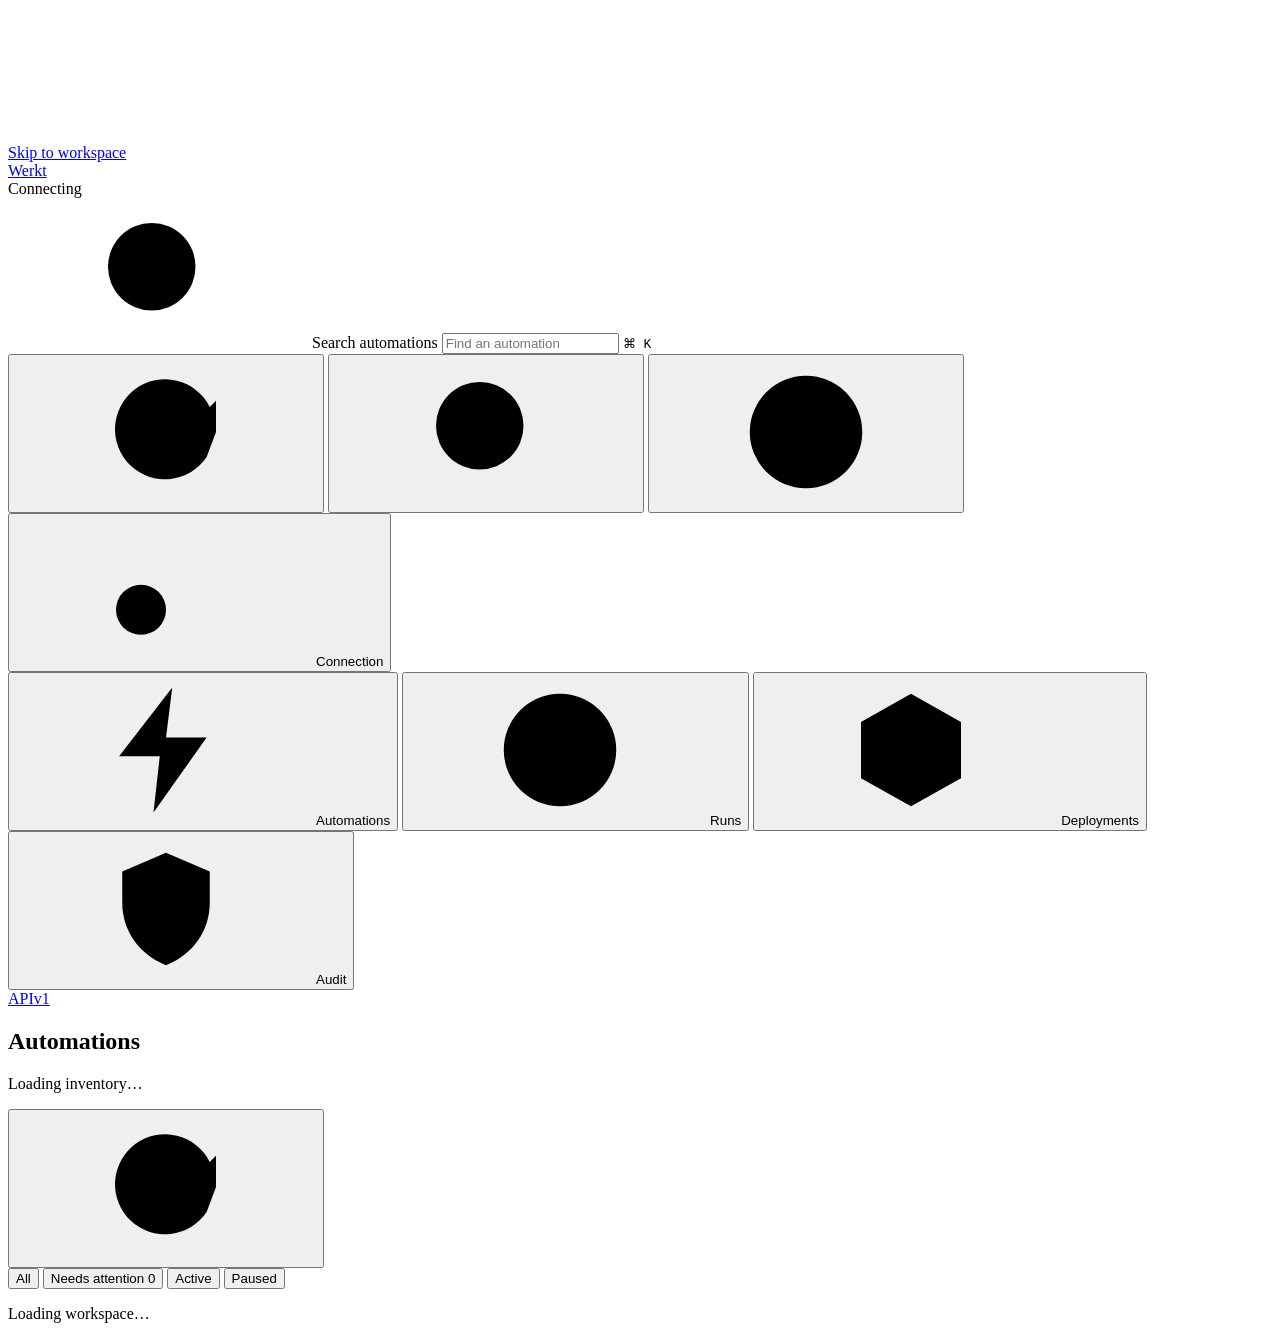
==== internal/httpapi/workspace/index.html @ 7a215e7c "fix(workspace): close operational polish gaps" ====
<!doctype html>
<html lang="en">
<head>
  <meta charset="utf-8">
  <meta name="viewport" content="width=device-width, initial-scale=1, viewport-fit=cover">
  <meta name="color-scheme" content="light">
  <meta name="theme-color" content="#f8f8f7">
  <title>Werkt workspace</title>
  <link rel="stylesheet" href="/app/workspace.css">
  <script src="/app/workspace.js" defer></script>
</head>
<body>
  <a class="skip-link" href="#workspace-main">Skip to workspace</a>

  <svg class="icon-sprite" aria-hidden="true">
    <symbol id="icon-bolt" viewBox="0 0 24 24"><path d="M13 2 4.5 13H11l-1 9 8.5-12H12l1-8Z"/></symbol>
    <symbol id="icon-runs" viewBox="0 0 24 24"><circle cx="12" cy="12" r="9"/><path d="m10 8 6 4-6 4V8Z"/></symbol>
    <symbol id="icon-package" viewBox="0 0 24 24"><path d="m12 3 8 4.5v9L12 21l-8-4.5v-9L12 3Z"/><path d="m4.5 7.8 7.5 4.3 7.5-4.3M12 12.1V21"/></symbol>
    <symbol id="icon-audit" viewBox="0 0 24 24"><path d="M12 3 5 6v5c0 4.6 2.8 8.3 7 10 4.2-1.7 7-5.4 7-10V6l-7-3Z"/><path d="m9 12 2 2 4-5"/></symbol>
    <symbol id="icon-search" viewBox="0 0 24 24"><circle cx="11" cy="11" r="7"/><path d="m16 16 5 5"/></symbol>
    <symbol id="icon-refresh" viewBox="0 0 24 24"><path d="M20 7v5h-5"/><path d="M18.5 16A8 8 0 1 1 19 8l1 4"/></symbol>
    <symbol id="icon-key" viewBox="0 0 24 24"><circle cx="8" cy="15" r="4"/><path d="m11 12 9-9m-4 4 3 3m-6 0 3 3"/></symbol>
    <symbol id="icon-chevron" viewBox="0 0 24 24"><path d="m9 18 6-6-6-6"/></symbol>
    <symbol id="icon-close" viewBox="0 0 24 24"><path d="m6 6 12 12M18 6 6 18"/></symbol>
    <symbol id="icon-pause" viewBox="0 0 24 24"><path d="M8 5v14M16 5v14"/></symbol>
    <symbol id="icon-play" viewBox="0 0 24 24"><path d="m8 5 11 7-11 7V5Z"/></symbol>
    <symbol id="icon-calendar" viewBox="0 0 24 24"><rect x="3" y="5" width="18" height="16" rx="2"/><path d="M16 3v4M8 3v4M3 10h18"/></symbol>
    <symbol id="icon-webhook" viewBox="0 0 24 24"><circle cx="7" cy="17" r="3"/><circle cx="17" cy="17" r="3"/><circle cx="12" cy="7" r="3"/><path d="m10.5 9.5-2 4.5m5-4.5 2 4.5M10 17h4"/></symbol>
    <symbol id="icon-mail" viewBox="0 0 24 24"><rect x="3" y="5" width="18" height="14" rx="2"/><path d="m4 7 8 6 8-6"/></symbol>
    <symbol id="icon-radio" viewBox="0 0 24 24"><circle cx="12" cy="12" r="2"/><path d="M8.5 8.5a5 5 0 0 0 0 7m7-7a5 5 0 0 1 0 7M5.5 5.5a9 9 0 0 0 0 13m13-13a9 9 0 0 1 0 13"/></symbol>
    <symbol id="icon-code" viewBox="0 0 24 24"><path d="m8 9-4 3 4 3m8-6 4 3-4 3m-2-9-4 12"/></symbol>
    <symbol id="icon-copy" viewBox="0 0 24 24"><rect x="8" y="8" width="11" height="11" rx="2"/><path d="M16 8V5a2 2 0 0 0-2-2H5a2 2 0 0 0-2 2v9a2 2 0 0 0 2 2h3"/></symbol>
    <symbol id="icon-arrow-left" viewBox="0 0 24 24"><path d="m15 18-6-6 6-6"/></symbol>
    <symbol id="icon-rollback" viewBox="0 0 24 24"><path d="M4 8v6h6"/><path d="M5.5 13.5A8 8 0 1 0 7 6l-3 3"/></symbol>
    <symbol id="icon-stop" viewBox="0 0 24 24"><rect x="5" y="5" width="14" height="14" rx="2"/></symbol>
    <symbol id="icon-help" viewBox="0 0 24 24"><circle cx="12" cy="12" r="9"/><path d="M9.8 9a2.4 2.4 0 1 1 3.6 2.1c-.9.5-1.4 1.1-1.4 2.1v.3M12 17h.01"/></symbol>
  </svg>

  <div class="app-shell" id="app-shell">
    <header class="topbar">
      <a class="brand" href="/app/" aria-label="Werkt workspace">
        <span class="brand-mark" aria-hidden="true"></span><span>Werkt</span>
      </a>
      <div class="connection" id="connection-state" role="status" aria-live="polite" aria-atomic="true">
        <span class="connection-dot" aria-hidden="true"></span><span id="connection-state-label">Connecting</span>
      </div>
      <div class="topbar-actions">
        <div class="global-search" id="global-search-control">
          <svg class="icon" aria-hidden="true"><use href="#icon-search"></use></svg>
          <label class="sr-only" for="automation-search">Search automations</label>
          <input id="automation-search" type="search" placeholder="Find an automation" autocomplete="off" aria-controls="inventory-list" aria-describedby="inventory-results" aria-keyshortcuts="Control+K Meta+K">
          <kbd aria-hidden="true">⌘ K</kbd>
        </div>
        <button class="icon-button" id="refresh-button" type="button" aria-label="Refresh workspace" aria-keyshortcuts="Shift+R" title="Refresh workspace">
          <svg class="icon" aria-hidden="true"><use href="#icon-refresh"></use></svg>
        </button>
        <button class="icon-button compact-only" id="mobile-search-button" type="button" aria-label="Search automations" aria-controls="global-search-control" aria-expanded="false">
          <svg class="icon" aria-hidden="true"><use href="#icon-search"></use></svg>
        </button>
        <button class="icon-button" id="help-button" type="button" aria-label="Keyboard shortcuts and help" aria-keyshortcuts="?" title="Keyboard shortcuts and help">
          <svg class="icon" aria-hidden="true"><use href="#icon-help"></use></svg>
        </button>
        <button class="button button-quiet" id="connection-button" type="button" aria-label="Connection settings" aria-describedby="connection-state-label">
          <svg class="icon" aria-hidden="true"><use href="#icon-key"></use></svg><span>Connection</span>
        </button>
      </div>
    </header>

    <nav class="primary-nav" aria-label="Workspace">
      <button class="nav-item is-active" type="button" data-view="automations" aria-current="page" aria-keyshortcuts="Alt+1">
        <svg class="icon" aria-hidden="true"><use href="#icon-bolt"></use></svg><span>Automations</span>
      </button>
      <button class="nav-item" type="button" data-view="runs" aria-keyshortcuts="Alt+2">
        <svg class="icon" aria-hidden="true"><use href="#icon-runs"></use></svg><span>Runs</span>
      </button>
      <button class="nav-item" type="button" data-view="deployments" aria-keyshortcuts="Alt+3">
        <svg class="icon" aria-hidden="true"><use href="#icon-package"></use></svg><span>Deployments</span>
      </button>
      <button class="nav-item" type="button" data-view="audit" aria-keyshortcuts="Alt+4">
        <svg class="icon" aria-hidden="true"><use href="#icon-audit"></use></svg><span>Audit</span>
      </button>
      <div class="nav-foot">
        <a href="/api/openapi.yaml"><span>API</span><span class="mono">v1</span></a>
      </div>
    </nav>

    <aside class="inventory-pane" id="inventory-pane" aria-labelledby="inventory-title">
      <div class="pane-heading">
        <div><h1 id="inventory-title">Automations</h1><p id="inventory-count">Loading inventory…</p></div>
        <button class="icon-button compact-only" id="mobile-refresh-button" type="button" aria-label="Refresh inventory">
          <svg class="icon" aria-hidden="true"><use href="#icon-refresh"></use></svg>
        </button>
      </div>
      <div class="inventory-filters" role="group" aria-label="Inventory filters">
        <button class="filter-chip is-active" type="button" data-enabled-filter="all" aria-pressed="true">All</button>
        <button class="filter-chip" type="button" data-enabled-filter="failed" aria-pressed="false">Needs attention <span id="failed-filter-count">0</span></button>
        <button class="filter-chip" type="button" data-enabled-filter="enabled" aria-pressed="false">Active</button>
        <button class="filter-chip" type="button" data-enabled-filter="disabled" aria-pressed="false">Paused</button>
      </div>
      <p class="sr-only" id="inventory-results" role="status" aria-live="polite" aria-atomic="true"></p>
      <div class="inventory-list" id="inventory-list"></div>
    </aside>

    <main class="workspace-main" id="workspace-main" tabindex="-1">
      <div class="workspace-loading" id="workspace-loading" role="status" aria-live="polite">
        <span class="sr-only">Loading workspace…</span>
        <div class="skeleton skeleton-title"></div>
        <div class="skeleton skeleton-line"></div>
        <div class="skeleton skeleton-block"></div>
        <div class="skeleton skeleton-block short"></div>
      </div>
      <div id="workspace-content" hidden></div>
    </main>

    <aside class="diagnosis-pane" id="diagnosis-pane" aria-labelledby="diagnosis-title" tabindex="-1" hidden>
      <div id="diagnosis-content"></div>
    </aside>
  </div>

  <dialog class="connection-dialog" id="connection-dialog" aria-labelledby="connection-dialog-title">
    <form method="dialog" id="connection-form">
      <button class="icon-button dialog-close" type="button" data-close-dialog="connection" aria-label="Close connection settings">
        <svg class="icon" aria-hidden="true"><use href="#icon-close"></use></svg>
      </button>
      <span class="dialog-symbol" aria-hidden="true"><svg class="icon"><use href="#icon-key"></use></svg></span>
      <h2 id="connection-dialog-title">Connect to Werkt</h2>
      <p>The workspace uses the same bearer-protected management API as external agents. The token stays in this browser tab and is cleared when the tab closes. If the workspace reports Unavailable, verify the token and retry without reloading the page.</p>
      <label for="management-token">Management token</label>
      <input id="management-token" name="token" type="password" autocomplete="current-password" spellcheck="false" aria-describedby="connection-error">
      <p class="field-message" id="connection-error" role="alert"></p>
      <div class="dialog-actions">
        <button class="button button-quiet" type="button" id="clear-token-button">Clear token</button>
        <button class="button button-primary" type="submit">Connect</button>
      </div>
    </form>
  </dialog>

  <dialog class="help-dialog" id="help-dialog" aria-labelledby="help-dialog-title" aria-describedby="help-dialog-description">
    <form method="dialog">
      <button class="icon-button dialog-close" type="submit" aria-label="Close help">
        <svg class="icon" aria-hidden="true"><use href="#icon-close"></use></svg>
      </button>
      <span class="dialog-symbol" aria-hidden="true"><svg class="icon"><use href="#icon-help"></use></svg></span>
      <h2 id="help-dialog-title">Operate from the keyboard</h2>
      <p id="help-dialog-description">A compact operator guide for reading health, diagnosing failures, and intervening without losing revision truth.</p>
      <div class="help-guides">
        <section aria-labelledby="help-connect"><h3 id="help-connect" tabindex="-1">Connect and read health</h3><p>The connection status is live. “Needs attention” means the authoritative latest run failed; paused automations remain visible and manual diagnostic runs stay available.</p></section>
        <section aria-labelledby="help-lifecycle"><h3 id="help-lifecycle" tabindex="-1">Intervene safely</h3><p>Pause stops new ingress while queued and running work continues. Resume starts from the next future schedule. Rollback changes the active revision, while running jobs keep their pinned revision.</p></section>
        <section aria-labelledby="help-recovery"><h3 id="help-recovery" tabindex="-1">Diagnose and recover</h3><p>Start with the exact failure, then inspect logs or copy the diagnostic bundle. A diagnostic rerun shows and atomically pins its target revision before work is queued.</p></section>
        <section aria-labelledby="help-history"><h3 id="help-history" tabindex="-1">Verify the outcome</h3><p>Receipts persist until dismissed. Use View audit to verify attributed lifecycle changes; history views clearly state when only the latest 100 records are shown.</p></section>
      </div>
      <h3 class="shortcut-heading">Shortcuts</h3>
      <dl class="shortcut-list">
        <div><dt><kbd>⌘/Ctrl</kbd> <kbd>K</kbd></dt><dd>Search automations</dd></div>
        <div><dt><kbd>↑</kbd> <kbd>↓</kbd></dt><dd>Move through the inventory</dd></div>
        <div><dt><kbd>Enter</kbd></dt><dd>Open the focused automation</dd></div>
        <div><dt><kbd>Alt</kbd> <kbd>1–4</kbd></dt><dd>Open Automations, Runs, Deployments, or Audit</dd></div>
        <div><dt><kbd>R</kbd></dt><dd>Review a manual run for the selected automation</dd></div>
        <div><dt><kbd>L</kbd></dt><dd>Open logs for the diagnosed run</dd></div>
        <div><dt><kbd>⇧</kbd> <kbd>R</kbd></dt><dd>Refresh the workspace</dd></div>
        <div><dt><kbd>?</kbd></dt><dd>Open this help</dd></div>
        <div><dt><kbd>Esc</kbd></dt><dd>Close search, details, or a dialog</dd></div>
      </dl>
      <div class="dialog-actions"><button class="button button-primary" type="submit">Done</button></div>
    </form>
  </dialog>

  <dialog class="run-dialog" id="run-dialog" aria-labelledby="run-dialog-title" aria-describedby="run-dialog-description">
    <form method="dialog" id="run-form">
      <button class="icon-button dialog-close" type="button" data-close-dialog="run" aria-label="Close run form">
        <svg class="icon" aria-hidden="true"><use href="#icon-close"></use></svg>
      </button>
      <h2 id="run-dialog-title">Queue a manual run</h2>
      <p id="run-dialog-description">Queue a synthetic <span class="mono">manual</span> event against the revision shown below. Werkt keeps the idempotency key with the audit trail.</p>
      <dl class="run-target" id="run-target">
        <dt>Automation</dt><dd class="mono" id="run-target-automation">—</dd>
        <dt>Revision</dt><dd class="mono" id="run-target-revision" tabindex="-1">—</dd>
        <dt>Lifecycle</dt><dd id="run-target-lifecycle">—</dd>
      </dl>
      <label for="run-payload">Event data</label>
      <textarea id="run-payload" name="payload" rows="9" spellcheck="false" aria-describedby="run-error">{
  "reason": "operator diagnostic"
}</textarea>
      <label for="run-idempotency">Idempotency key</label>
      <input id="run-idempotency" name="idempotency" type="text" required maxlength="255" spellcheck="false" aria-describedby="run-error">
      <p class="field-message" id="run-error" role="alert"></p>
      <div class="dialog-actions">
        <button class="button button-quiet" type="button" data-close-dialog="run">Cancel</button>
        <button class="button button-primary" type="submit">
          <svg class="icon" aria-hidden="true"><use href="#icon-play"></use></svg>Queue run
        </button>
      </div>
    </form>
  </dialog>

  <dialog class="action-dialog" id="action-dialog" aria-labelledby="action-dialog-title" aria-describedby="action-dialog-message action-error">
    <form method="dialog" id="action-form">
      <button class="icon-button dialog-close" type="button" data-close-dialog="action" aria-label="Close confirmation">
        <svg class="icon" aria-hidden="true"><use href="#icon-close"></use></svg>
      </button>
      <span class="dialog-symbol" aria-hidden="true"><svg class="icon"><use id="action-icon-use" href="#icon-rollback"></use></svg></span>
      <h2 id="action-dialog-title">Confirm action</h2>
      <p id="action-dialog-message"></p>
      <p class="field-message" id="action-error" role="alert"></p>
      <div class="dialog-actions">
        <button class="button button-quiet" id="action-dismiss" type="button" data-close-dialog="action">Keep current state</button>
        <button class="button button-danger" id="action-submit" type="submit">Confirm</button>
      </div>
    </form>
  </dialog>

  <div class="receipt-region" id="receipt-region" aria-live="polite"></div>
  <div class="toast-region" id="toast-region" aria-live="polite" aria-atomic="true"></div>
</body>
</html>
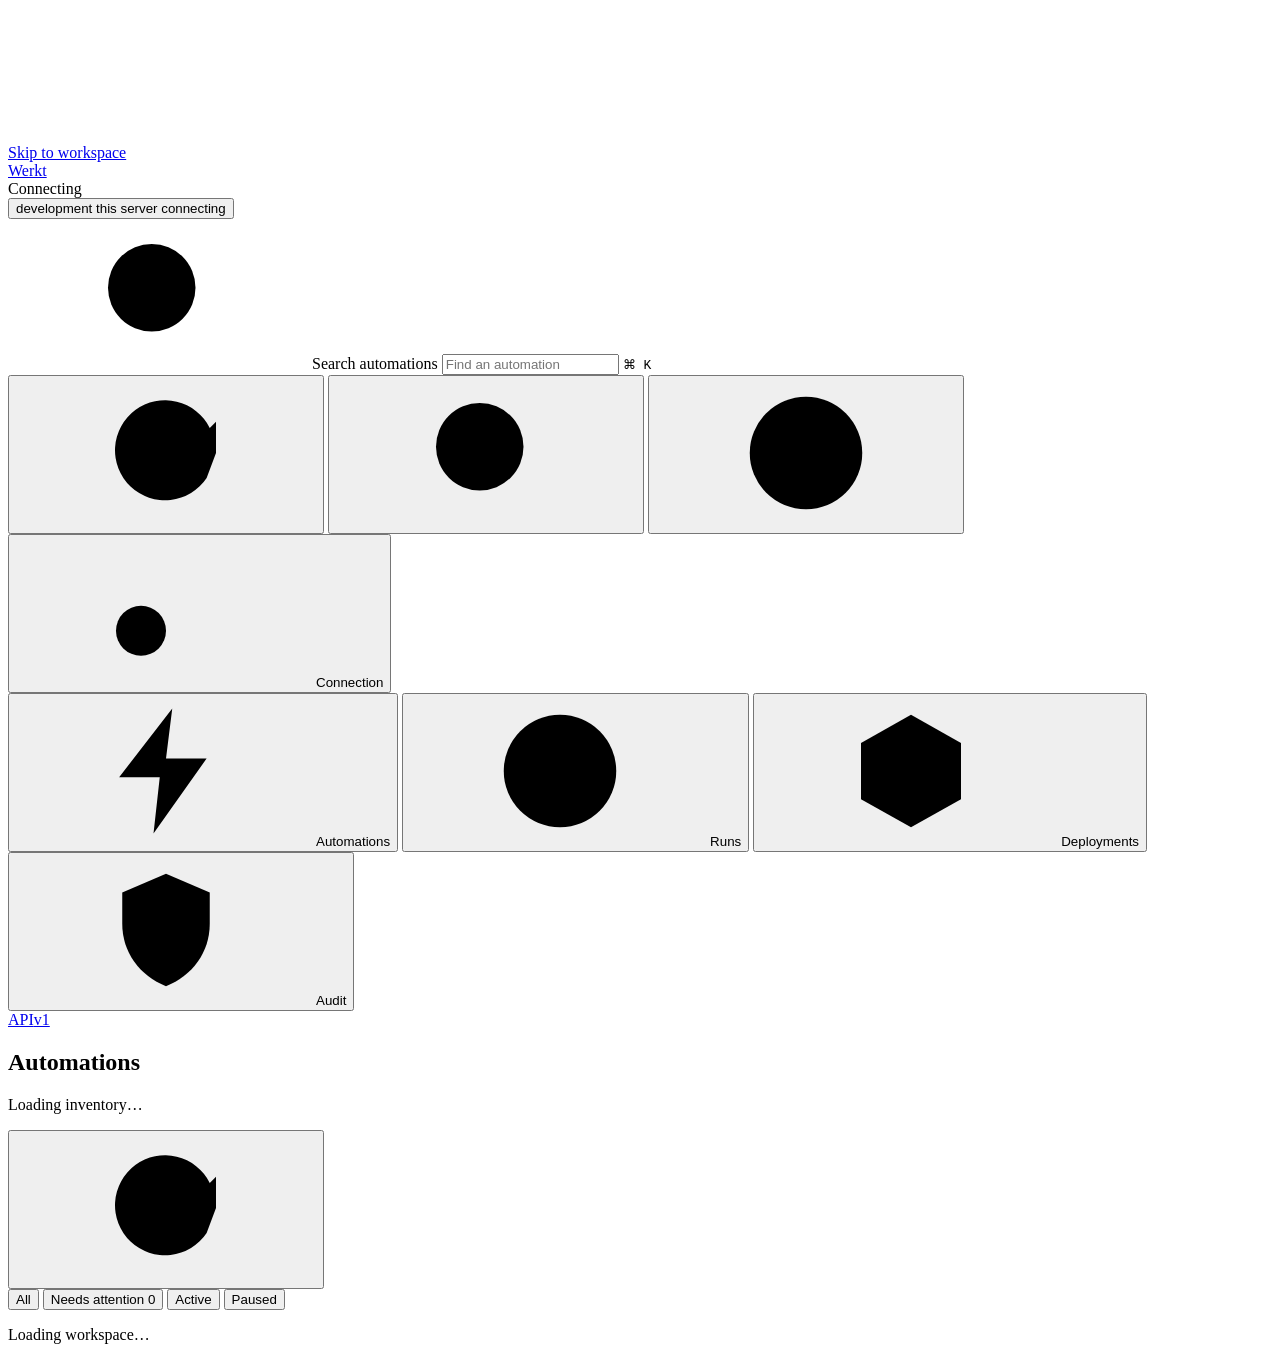
==== commit 5c8d569f: "feat(workspace): harden operations and run diagnosis" ====
--- a/internal/httpapi/workspace/index.html
+++ b/internal/httpapi/workspace/index.html
@@ -44,6 +44,11 @@
       <div class="connection" id="connection-state" role="status" aria-live="polite" aria-atomic="true">
         <span class="connection-dot" aria-hidden="true"></span><span id="connection-state-label">Connecting</span>
       </div>
+      <button class="operator-scope" id="operator-scope" type="button" aria-label="Show operator connection and scope" title="Environment · instance · actor">
+        <span class="scope-environment" id="scope-environment">development</span>
+        <span class="scope-instance mono" id="scope-instance">this server</span>
+        <span class="scope-actor" id="scope-actor">connecting</span>
+      </button>
       <div class="topbar-actions">
         <div class="global-search" id="global-search-control">
           <svg class="icon" aria-hidden="true"><use href="#icon-search"></use></svg>
@@ -80,7 +85,7 @@
         <svg class="icon" aria-hidden="true"><use href="#icon-audit"></use></svg><span>Audit</span>
       </button>
       <div class="nav-foot">
-        <a href="/api/openapi.yaml"><span>API</span><span class="mono">v1</span></a>
+        <a href="/api/"><span>API</span><span class="mono">v1</span></a>
       </div>
     </nav>
 
@@ -124,14 +129,29 @@
       </button>
       <span class="dialog-symbol" aria-hidden="true"><svg class="icon"><use href="#icon-key"></use></svg></span>
       <h2 id="connection-dialog-title">Connect to Werkt</h2>
-      <p>The workspace uses the same bearer-protected management API as external agents. The token stays in this browser tab and is cleared when the tab closes. If the workspace reports Unavailable, verify the token and retry without reloading the page.</p>
-      <label for="management-token">Management token</label>
-      <input id="management-token" name="token" type="password" autocomplete="current-password" spellcheck="false" aria-describedby="connection-error">
+      <p id="connection-description">Sign in with Authelia for a secure, attributed browser session.</p>
+      <section class="browser-auth" id="browser-auth">
+        <div id="signed-out-auth">
+          <button class="button button-primary auth-button" id="oidc-login-button" type="button">Continue with Authelia</button>
+          <p class="auth-note">Werkt never receives your Authelia password.</p>
+        </div>
+        <div class="signed-in-auth" id="signed-in-auth" hidden>
+          <span class="auth-kicker">Signed in</span>
+          <strong id="auth-identity">Not signed in</strong>
+          <button class="button button-quiet" id="oidc-logout-button" type="button">Sign out</button>
+        </div>
+      </section>
+      <details class="token-fallback" id="token-fallback">
+        <summary>Use an agent token instead</summary>
+        <p>For troubleshooting or agent access, enter the management bearer token. It stays in this tab and is cleared when the tab closes.</p>
+        <label for="management-token">Management token</label>
+        <input id="management-token" name="token" type="password" autocomplete="current-password" spellcheck="false" aria-describedby="connection-error">
+        <div class="dialog-actions token-actions">
+          <button class="button button-quiet" type="button" id="clear-token-button">Clear token</button>
+          <button class="button button-primary" type="submit">Connect with token</button>
+        </div>
+      </details>
       <p class="field-message" id="connection-error" role="alert"></p>
-      <div class="dialog-actions">
-        <button class="button button-quiet" type="button" id="clear-token-button">Clear token</button>
-        <button class="button button-primary" type="submit">Connect</button>
-      </div>
     </form>
   </dialog>
 
@@ -147,7 +167,7 @@
         <section aria-labelledby="help-connect"><h3 id="help-connect" tabindex="-1">Connect and read health</h3><p>The connection status is live. “Needs attention” means the authoritative latest run failed; paused automations remain visible and manual diagnostic runs stay available.</p></section>
         <section aria-labelledby="help-lifecycle"><h3 id="help-lifecycle" tabindex="-1">Intervene safely</h3><p>Pause stops new ingress while queued and running work continues. Resume starts from the next future schedule. Rollback changes the active revision, while running jobs keep their pinned revision.</p></section>
         <section aria-labelledby="help-recovery"><h3 id="help-recovery" tabindex="-1">Diagnose and recover</h3><p>Start with the exact failure, then inspect logs or copy the diagnostic bundle. A diagnostic rerun shows and atomically pins its target revision before work is queued.</p></section>
-        <section aria-labelledby="help-history"><h3 id="help-history" tabindex="-1">Verify the outcome</h3><p>Receipts persist until dismissed. Use View audit to verify attributed lifecycle changes; history views clearly state when only the latest 100 records are shown.</p></section>
+        <section aria-labelledby="help-history"><h3 id="help-history" tabindex="-1">Verify the outcome</h3><p>Receipts persist until dismissed. Use View audit to verify attributed lifecycle changes; history views load 100 records at a time and offer older pages when available.</p></section>
       </div>
       <h3 class="shortcut-heading">Shortcuts</h3>
       <dl class="shortcut-list">
@@ -173,9 +193,12 @@
       <h2 id="run-dialog-title">Queue a manual run</h2>
       <p id="run-dialog-description">Queue a synthetic <span class="mono">manual</span> event against the revision shown below. Werkt keeps the idempotency key with the audit trail.</p>
       <dl class="run-target" id="run-target">
-        <dt>Automation</dt><dd class="mono" id="run-target-automation">—</dd>
-        <dt>Revision</dt><dd class="mono" id="run-target-revision" tabindex="-1">—</dd>
-        <dt>Lifecycle</dt><dd id="run-target-lifecycle">—</dd>
+        <dt>Automation</dt><dd class="mono" id="run-target-automation">Not selected</dd>
+        <dt>Revision</dt><dd class="mono" id="run-target-revision" tabindex="-1">Not selected</dd>
+        <dt>Lifecycle</dt><dd id="run-target-lifecycle">Not loaded</dd>
+        <dt>Environment</dt><dd id="run-target-environment">Not loaded</dd>
+        <dt>Instance</dt><dd class="mono" id="run-target-instance">Not loaded</dd>
+        <dt>Attributed actor</dt><dd class="mono" id="run-target-actor">Not loaded</dd>
       </dl>
       <label for="run-payload">Event data</label>
       <textarea id="run-payload" name="payload" rows="9" spellcheck="false" aria-describedby="run-error">{
@@ -201,6 +224,11 @@
       <span class="dialog-symbol" aria-hidden="true"><svg class="icon"><use id="action-icon-use" href="#icon-rollback"></use></svg></span>
       <h2 id="action-dialog-title">Confirm action</h2>
       <p id="action-dialog-message"></p>
+      <dl class="action-scope" aria-label="Action scope">
+        <dt>Environment</dt><dd id="action-scope-environment">Not loaded</dd>
+        <dt>Instance</dt><dd class="mono" id="action-scope-instance">Not loaded</dd>
+        <dt>Attributed actor</dt><dd class="mono" id="action-scope-actor">Not loaded</dd>
+      </dl>
       <p class="field-message" id="action-error" role="alert"></p>
       <div class="dialog-actions">
         <button class="button button-quiet" id="action-dismiss" type="button" data-close-dialog="action">Keep current state</button>
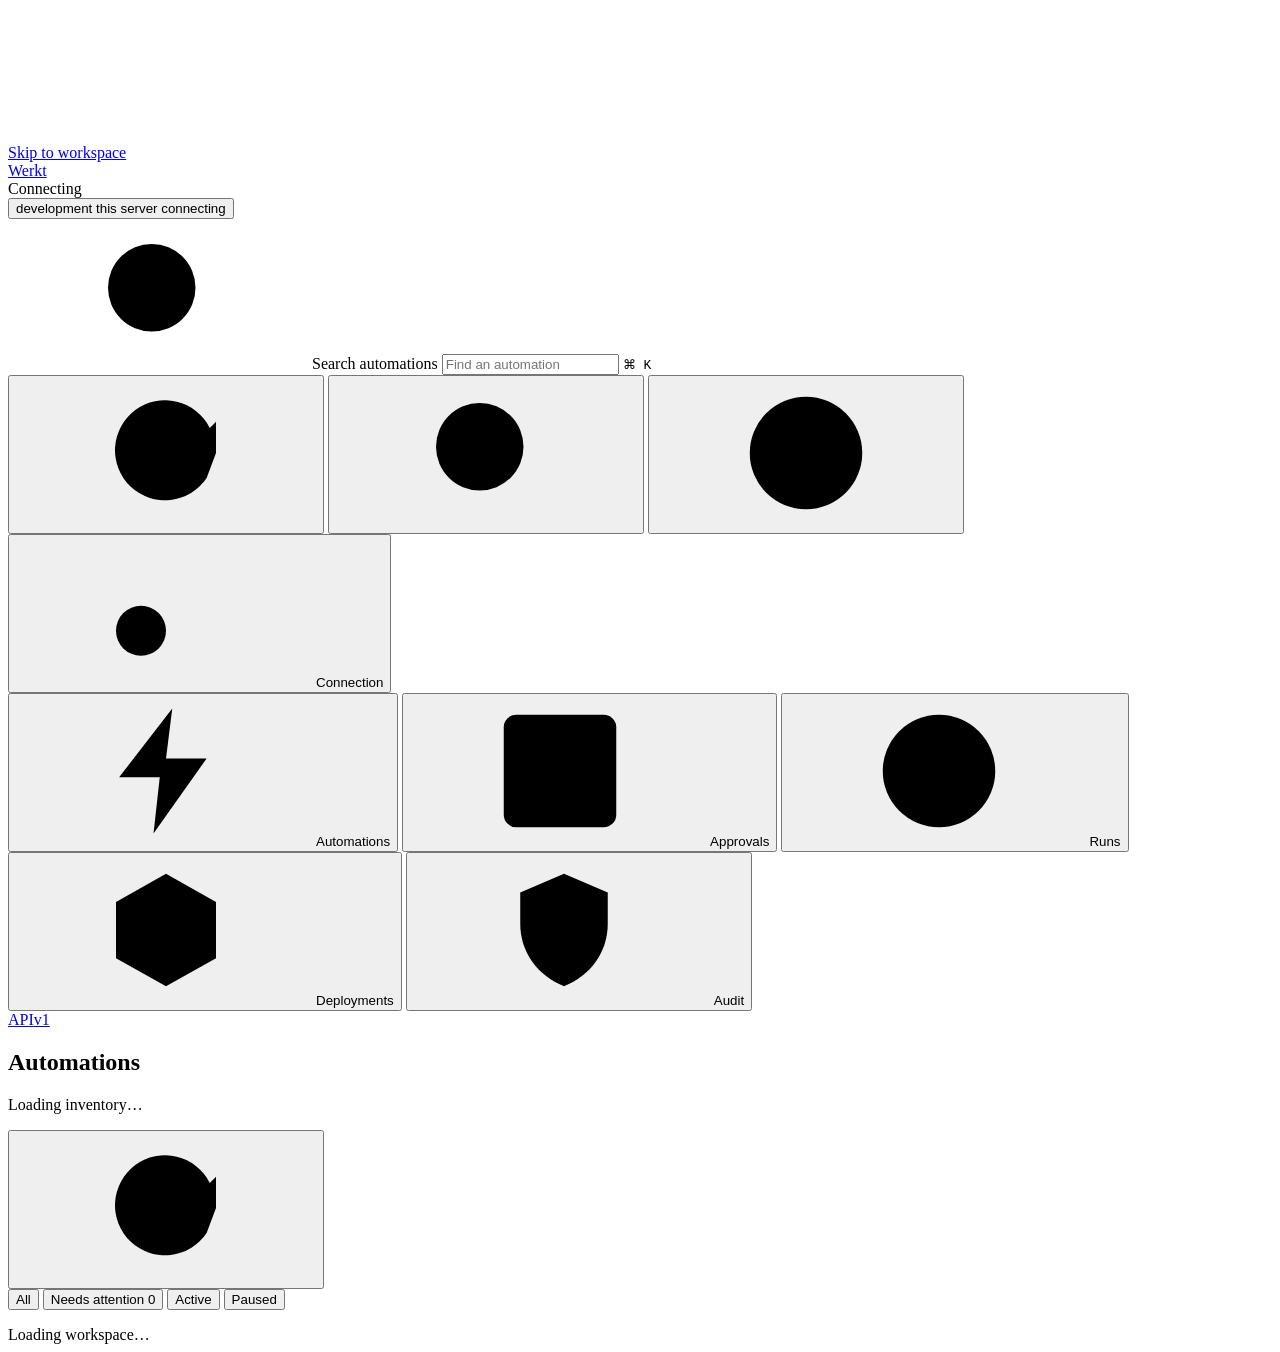
==== commit aee2d05f: "feat(workflows): add durable continuations and approvals" ====
--- a/internal/httpapi/workspace/index.html
+++ b/internal/httpapi/workspace/index.html
@@ -15,6 +15,7 @@
   <svg class="icon-sprite" aria-hidden="true">
     <symbol id="icon-bolt" viewBox="0 0 24 24"><path d="M13 2 4.5 13H11l-1 9 8.5-12H12l1-8Z"/></symbol>
     <symbol id="icon-runs" viewBox="0 0 24 24"><circle cx="12" cy="12" r="9"/><path d="m10 8 6 4-6 4V8Z"/></symbol>
+    <symbol id="icon-approval" viewBox="0 0 24 24"><rect x="3" y="3" width="18" height="18" rx="2"/><path d="m7.5 12 3 3 6-7"/></symbol>
     <symbol id="icon-package" viewBox="0 0 24 24"><path d="m12 3 8 4.5v9L12 21l-8-4.5v-9L12 3Z"/><path d="m4.5 7.8 7.5 4.3 7.5-4.3M12 12.1V21"/></symbol>
     <symbol id="icon-audit" viewBox="0 0 24 24"><path d="M12 3 5 6v5c0 4.6 2.8 8.3 7 10 4.2-1.7 7-5.4 7-10V6l-7-3Z"/><path d="m9 12 2 2 4-5"/></symbol>
     <symbol id="icon-search" viewBox="0 0 24 24"><circle cx="11" cy="11" r="7"/><path d="m16 16 5 5"/></symbol>
@@ -75,13 +76,16 @@
       <button class="nav-item is-active" type="button" data-view="automations" aria-current="page" aria-keyshortcuts="Alt+1">
         <svg class="icon" aria-hidden="true"><use href="#icon-bolt"></use></svg><span>Automations</span>
       </button>
-      <button class="nav-item" type="button" data-view="runs" aria-keyshortcuts="Alt+2">
+      <button class="nav-item" type="button" data-view="approvals" aria-keyshortcuts="Alt+2">
+        <svg class="icon" aria-hidden="true"><use href="#icon-approval"></use></svg><span>Approvals</span><span class="nav-count" id="approval-nav-count" hidden>0</span>
+      </button>
+      <button class="nav-item" type="button" data-view="runs" aria-keyshortcuts="Alt+3">
         <svg class="icon" aria-hidden="true"><use href="#icon-runs"></use></svg><span>Runs</span>
       </button>
-      <button class="nav-item" type="button" data-view="deployments" aria-keyshortcuts="Alt+3">
+      <button class="nav-item" type="button" data-view="deployments" aria-keyshortcuts="Alt+4">
         <svg class="icon" aria-hidden="true"><use href="#icon-package"></use></svg><span>Deployments</span>
       </button>
-      <button class="nav-item" type="button" data-view="audit" aria-keyshortcuts="Alt+4">
+      <button class="nav-item" type="button" data-view="audit" aria-keyshortcuts="Alt+5">
         <svg class="icon" aria-hidden="true"><use href="#icon-audit"></use></svg><span>Audit</span>
       </button>
       <div class="nav-foot">
@@ -174,7 +178,7 @@
         <div><dt><kbd>⌘/Ctrl</kbd> <kbd>K</kbd></dt><dd>Search automations</dd></div>
         <div><dt><kbd>↑</kbd> <kbd>↓</kbd></dt><dd>Move through the inventory</dd></div>
         <div><dt><kbd>Enter</kbd></dt><dd>Open the focused automation</dd></div>
-        <div><dt><kbd>Alt</kbd> <kbd>1–4</kbd></dt><dd>Open Automations, Runs, Deployments, or Audit</dd></div>
+        <div><dt><kbd>Alt</kbd> <kbd>1–5</kbd></dt><dd>Open Automations, Approvals, Runs, Deployments, or Audit</dd></div>
         <div><dt><kbd>R</kbd></dt><dd>Review a manual run for the selected automation</dd></div>
         <div><dt><kbd>L</kbd></dt><dd>Open logs for the diagnosed run</dd></div>
         <div><dt><kbd>⇧</kbd> <kbd>R</kbd></dt><dd>Refresh the workspace</dd></div>
@@ -237,6 +241,26 @@
     </form>
   </dialog>
 
+  <dialog class="approval-dialog" id="approval-dialog" aria-labelledby="approval-dialog-title" aria-describedby="approval-dialog-description approval-error">
+    <form method="dialog" id="approval-form">
+      <button class="icon-button dialog-close" type="button" data-close-dialog="approval" aria-label="Close approval review">
+        <svg class="icon" aria-hidden="true"><use href="#icon-close"></use></svg>
+      </button>
+      <span class="dialog-symbol" aria-hidden="true"><svg class="icon"><use href="#icon-approval"></use></svg></span>
+      <h2 id="approval-dialog-title">Review approval</h2>
+      <p id="approval-dialog-description"></p>
+      <dl class="approval-scope">
+        <dt>Automation</dt><dd class="mono" id="approval-scope-automation">Not loaded</dd>
+        <dt>Revision</dt><dd class="mono" id="approval-scope-revision">Not loaded</dd>
+        <dt>Requested</dt><dd class="tabular" id="approval-scope-requested">Not loaded</dd>
+        <dt>Expires</dt><dd class="tabular" id="approval-scope-expires">Not loaded</dd>
+      </dl>
+      <div id="approval-fields"></div>
+      <p class="field-message" id="approval-error" role="alert"></p>
+      <div class="dialog-actions approval-actions" id="approval-actions"></div>
+    </form>
+  </dialog>
+
   <div class="receipt-region" id="receipt-region" aria-live="polite"></div>
   <div class="toast-region" id="toast-region" aria-live="polite" aria-atomic="true"></div>
 </body>
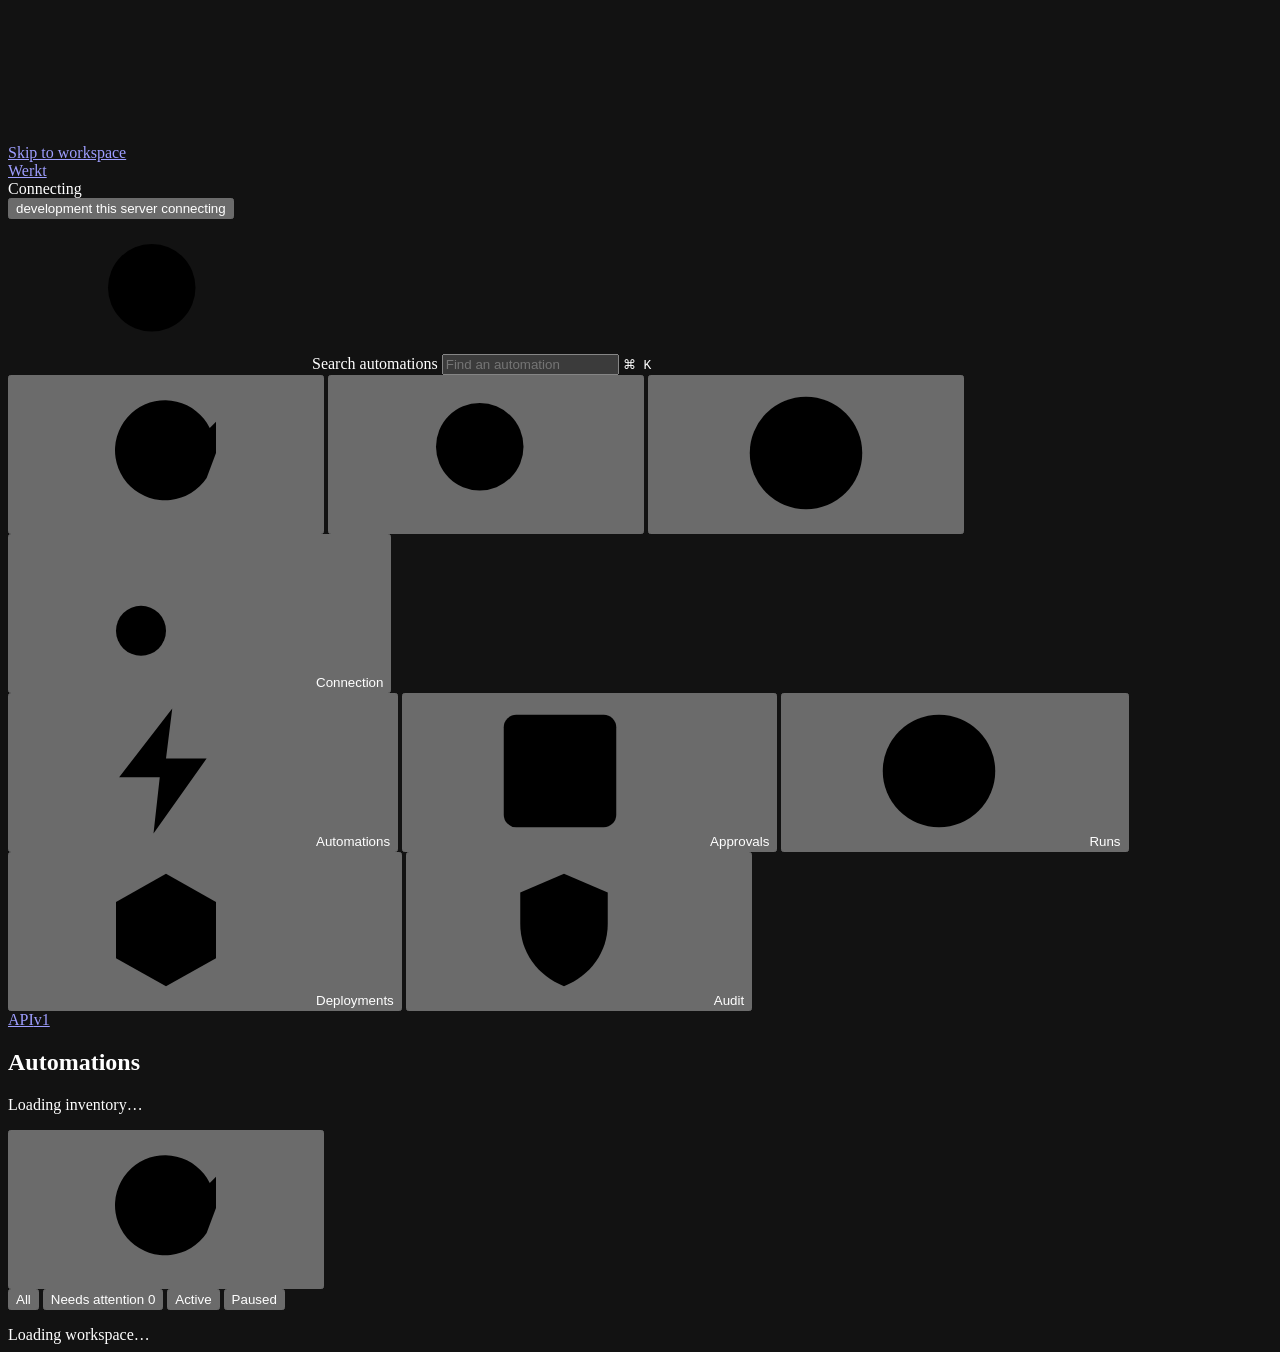
==== commit 7c27eae5: "feat(workspace): add connected automation flow and dark theme" ====
--- a/internal/httpapi/workspace/index.html
+++ b/internal/httpapi/workspace/index.html
@@ -3,13 +3,14 @@
 <head>
   <meta charset="utf-8">
   <meta name="viewport" content="width=device-width, initial-scale=1, viewport-fit=cover">
-  <meta name="color-scheme" content="light">
-  <meta name="theme-color" content="#f8f8f7">
+  <meta name="color-scheme" content="dark">
+  <meta name="theme-color" content="#101114">
   <title>Werkt workspace</title>
   <link rel="stylesheet" href="/app/workspace.css">
+  <script src="/app/config.js"></script>
   <script src="/app/workspace.js" defer></script>
 </head>
-<body>
+<body data-appearance="dark">
   <a class="skip-link" href="#workspace-main">Skip to workspace</a>
 
   <svg class="icon-sprite" aria-hidden="true">
@@ -166,12 +167,12 @@
       </button>
       <span class="dialog-symbol" aria-hidden="true"><svg class="icon"><use href="#icon-help"></use></svg></span>
       <h2 id="help-dialog-title">Operate from the keyboard</h2>
-      <p id="help-dialog-description">A compact operator guide for reading health, diagnosing failures, and intervening without losing revision truth.</p>
+      <p id="help-dialog-description">A compact guide to understanding what is healthy, what needs you, and how to intervene safely.</p>
       <div class="help-guides">
-        <section aria-labelledby="help-connect"><h3 id="help-connect" tabindex="-1">Connect and read health</h3><p>The connection status is live. “Needs attention” means the authoritative latest run failed; paused automations remain visible and manual diagnostic runs stay available.</p></section>
-        <section aria-labelledby="help-lifecycle"><h3 id="help-lifecycle" tabindex="-1">Intervene safely</h3><p>Pause stops new ingress while queued and running work continues. Resume starts from the next future schedule. Rollback changes the active revision, while running jobs keep their pinned revision.</p></section>
-        <section aria-labelledby="help-recovery"><h3 id="help-recovery" tabindex="-1">Diagnose and recover</h3><p>Start with the exact failure, then inspect logs or copy the diagnostic bundle. A diagnostic rerun shows and atomically pins its target revision before work is queued.</p></section>
-        <section aria-labelledby="help-history"><h3 id="help-history" tabindex="-1">Verify the outcome</h3><p>Receipts persist until dismissed. Use View audit to verify attributed lifecycle changes; history views load 100 records at a time and offer older pages when available.</p></section>
+        <section aria-labelledby="help-connect"><h3 id="help-connect" tabindex="-1">Read the workspace</h3><p>An automation listens for a trigger, starts a run, and records the outcome. “Needs attention” means its latest run failed; paused automations remain visible.</p></section>
+        <section aria-labelledby="help-lifecycle"><h3 id="help-lifecycle" tabindex="-1">Intervene safely</h3><p>Pause stops new events while work already underway finishes. Resume waits for the next event. Rollback restores an earlier deployed version without changing work already running.</p></section>
+        <section aria-labelledby="help-recovery"><h3 id="help-recovery" tabindex="-1">Diagnose and recover</h3><p>Start with the exact failure, then inspect logs or copy the diagnostic bundle. A diagnostic rerun confirms and keeps the same deployed version before work is queued.</p></section>
+        <section aria-labelledby="help-history"><h3 id="help-history" tabindex="-1">Verify the outcome</h3><p>Receipts stay visible until dismissed. Use View audit to confirm who changed what. Exact IDs, hashes, and provenance remain available under Technical details.</p></section>
       </div>
       <h3 class="shortcut-heading">Shortcuts</h3>
       <dl class="shortcut-list">
@@ -179,7 +180,7 @@
         <div><dt><kbd>↑</kbd> <kbd>↓</kbd></dt><dd>Move through the inventory</dd></div>
         <div><dt><kbd>Enter</kbd></dt><dd>Open the focused automation</dd></div>
         <div><dt><kbd>Alt</kbd> <kbd>1–5</kbd></dt><dd>Open Automations, Approvals, Runs, Deployments, or Audit</dd></div>
-        <div><dt><kbd>R</kbd></dt><dd>Review a manual run for the selected automation</dd></div>
+        <div><dt><kbd>R</kbd></dt><dd>Review a diagnostic run for the selected automation</dd></div>
         <div><dt><kbd>L</kbd></dt><dd>Open logs for the diagnosed run</dd></div>
         <div><dt><kbd>⇧</kbd> <kbd>R</kbd></dt><dd>Refresh the workspace</dd></div>
         <div><dt><kbd>?</kbd></dt><dd>Open this help</dd></div>
@@ -194,27 +195,34 @@
       <button class="icon-button dialog-close" type="button" data-close-dialog="run" aria-label="Close run form">
         <svg class="icon" aria-hidden="true"><use href="#icon-close"></use></svg>
       </button>
-      <h2 id="run-dialog-title">Queue a manual run</h2>
-      <p id="run-dialog-description">Queue a synthetic <span class="mono">manual</span> event against the revision shown below. Werkt keeps the idempotency key with the audit trail.</p>
-      <dl class="run-target" id="run-target">
+      <span class="dialog-symbol" aria-hidden="true"><svg class="icon"><use href="#icon-play"></use></svg></span>
+      <h2 id="run-dialog-title">Run a diagnostic</h2>
+      <p id="run-dialog-description">Send one manual test event to the currently deployed version. Werkt records who started it and prevents accidental duplicates.</p>
+      <dl class="run-target run-target-summary" id="run-target">
         <dt>Automation</dt><dd class="mono" id="run-target-automation">Not selected</dd>
-        <dt>Revision</dt><dd class="mono" id="run-target-revision" tabindex="-1">Not selected</dd>
-        <dt>Lifecycle</dt><dd id="run-target-lifecycle">Not loaded</dd>
         <dt>Environment</dt><dd id="run-target-environment">Not loaded</dd>
-        <dt>Instance</dt><dd class="mono" id="run-target-instance">Not loaded</dd>
-        <dt>Attributed actor</dt><dd class="mono" id="run-target-actor">Not loaded</dd>
-      </dl>
-      <label for="run-payload">Event data</label>
-      <textarea id="run-payload" name="payload" rows="9" spellcheck="false" aria-describedby="run-error">{
+        <dt>Version</dt><dd id="run-target-version">Not loaded</dd>
+        <dt>State</dt><dd id="run-target-lifecycle">Not loaded</dd>
+      </dl>
+      <details class="technical-disclosure run-advanced">
+        <summary>Advanced event options</summary>
+        <p>Adjust the JSON only when the automation expects specific manual event data. The exact execution target is shown for troubleshooting.</p>
+        <label for="run-payload">Event data</label>
+        <textarea id="run-payload" name="payload" rows="7" spellcheck="false" aria-describedby="run-error">{
   "reason": "operator diagnostic"
 }</textarea>
-      <label for="run-idempotency">Idempotency key</label>
-      <input id="run-idempotency" name="idempotency" type="text" required maxlength="255" spellcheck="false" aria-describedby="run-error">
-      <p class="field-message" id="run-error" role="alert"></p>
+        <dl class="technical-facts">
+          <dt>Revision</dt><dd><code id="run-target-revision" tabindex="-1">Not selected</code></dd>
+          <dt>Instance</dt><dd><code id="run-target-instance">Not loaded</code></dd>
+          <dt>Attributed actor</dt><dd><code id="run-target-actor">Not loaded</code></dd>
+          <dt>Request key</dt><dd><code id="run-idempotency">Generated when opened</code></dd>
+        </dl>
+      </details>
+      <p class="field-message" id="run-error" role="alert" tabindex="-1"></p>
       <div class="dialog-actions">
         <button class="button button-quiet" type="button" data-close-dialog="run">Cancel</button>
         <button class="button button-primary" type="submit">
-          <svg class="icon" aria-hidden="true"><use href="#icon-play"></use></svg>Queue run
+          <svg class="icon" aria-hidden="true"><use href="#icon-play"></use></svg>Run diagnostic
         </button>
       </div>
     </form>
@@ -251,10 +259,13 @@
       <p id="approval-dialog-description"></p>
       <dl class="approval-scope">
         <dt>Automation</dt><dd class="mono" id="approval-scope-automation">Not loaded</dd>
-        <dt>Revision</dt><dd class="mono" id="approval-scope-revision">Not loaded</dd>
         <dt>Requested</dt><dd class="tabular" id="approval-scope-requested">Not loaded</dd>
         <dt>Expires</dt><dd class="tabular" id="approval-scope-expires">Not loaded</dd>
       </dl>
+      <details class="technical-disclosure approval-technical">
+        <summary>Technical target</summary>
+        <dl class="technical-facts"><dt>Revision</dt><dd><code id="approval-scope-revision">Not loaded</code></dd></dl>
+      </details>
       <div id="approval-fields"></div>
       <p class="field-message" id="approval-error" role="alert"></p>
       <div class="dialog-actions approval-actions" id="approval-actions"></div>
